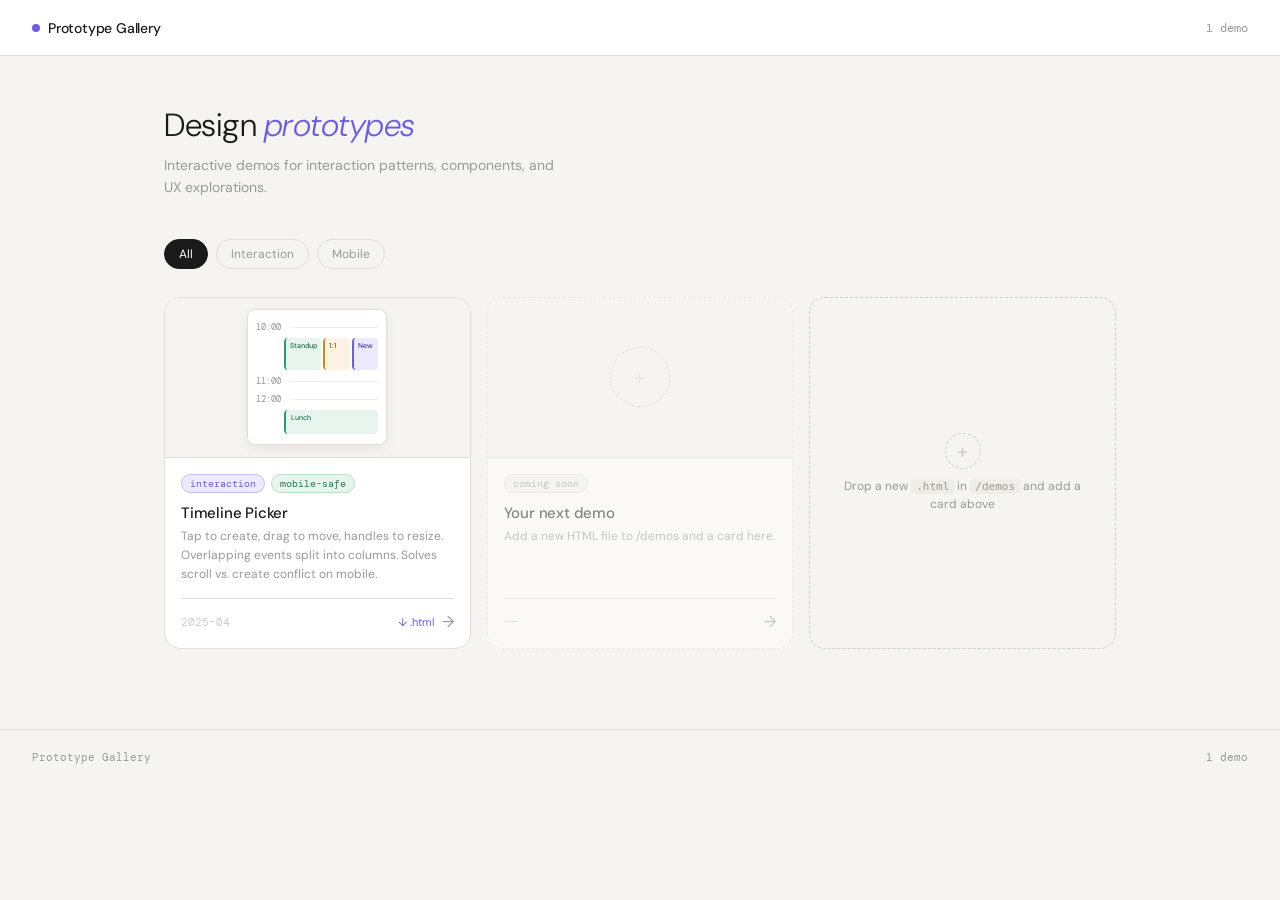
==== index.html @ 63451a2b "Update index.html" ====
<!DOCTYPE html>
<html lang="en">
<head>
<meta charset="UTF-8">
<meta name="viewport" content="width=device-width, initial-scale=1.0">
<title>Prototype Gallery</title>
<link rel="preconnect" href="https://fonts.googleapis.com">
<link href="https://fonts.googleapis.com/css2?family=DM+Sans:ital,wght@0,300;0,400;0,500;1,300&family=DM+Mono:wght@400;500&display=swap" rel="stylesheet">
<style>
*, *::before, *::after { box-sizing: border-box; margin: 0; padding: 0; }
:root { --bg:#f5f4f0; --surface:#fff; --border:#e0ddd6; --text:#1a1a1a; --muted:#999; --accent:#6c5ce7; --accent-light:#eeeafd; }
body { font-family:'DM Sans',sans-serif; background:var(--bg); color:var(--text); min-height:100vh; }
.site-header { border-bottom:0.5px solid var(--border); background:var(--surface); padding:0 32px; display:flex; align-items:center; justify-content:space-between; height:56px; position:sticky; top:0; z-index:10; }
.logo { font-size:14px; font-weight:500; letter-spacing:-0.2px; display:flex; align-items:center; gap:8px; }
.logo-dot { width:8px; height:8px; border-radius:50%; background:var(--accent); }
.header-meta { font-size:12px; color:var(--muted); font-family:'DM Mono',monospace; }
.page { max-width:1000px; margin:0 auto; padding:48px 24px 80px; }
.page-header { margin-bottom:40px; }
.page-header h1 { font-size:32px; font-weight:300; letter-spacing:-0.5px; margin-bottom:8px; }
.page-header h1 em { font-style:italic; color:var(--accent); }
.page-header p { font-size:14px; color:var(--muted); max-width:400px; line-height:1.6; }
.filter-bar { display:flex; gap:8px; margin-bottom:28px; flex-wrap:wrap; }
.filter-btn { padding:6px 14px; border:0.5px solid var(--border); border-radius:20px; background:transparent; font-size:12px; font-family:inherit; color:var(--muted); cursor:pointer; transition:all .15s; }
.filter-btn:hover { border-color:#bbb; color:var(--text); }
.filter-btn.active { background:var(--text); color:#fff; border-color:var(--text); }
.grid { display:grid; grid-template-columns:repeat(auto-fill,minmax(280px,1fr)); gap:16px; }
.demo-card { background:var(--surface); border:0.5px solid var(--border); border-radius:16px; overflow:hidden; text-decoration:none; color:inherit; display:flex; flex-direction:column; transition:border-color .15s,transform .15s,box-shadow .15s; }
.demo-card:hover { border-color:#c8c5be; transform:translateY(-2px); box-shadow:0 8px 24px rgba(0,0,0,0.06); }
.card-preview { height:160px; overflow:hidden; position:relative; background:var(--bg); border-bottom:0.5px solid var(--border); display:flex; align-items:center; justify-content:center; }
.preview-timeline { width:140px; background:#fff; border-radius:8px; border:0.5px solid var(--border); padding:8px 0; box-shadow:0 4px 12px rgba(0,0,0,0.06); }
.preview-row { display:flex; align-items:center; padding:0 8px; gap:6px; height:18px; }
.preview-time { width:28px; font-size:9px; color:var(--muted); font-family:'DM Mono',monospace; flex-shrink:0; }
.preview-line { flex:1; height:0.5px; background:#eee; }
.preview-event { position:relative; margin:2px 8px 2px 36px; border-radius:4px; padding:3px 5px; }
.preview-event-text { font-size:7px; font-weight:500; }
.preview-cols { display:flex; gap:2px; margin:2px 8px 2px 36px; }
.preview-cols > div { flex:1; border-radius:4px; padding:3px 4px; }
.card-body { padding:16px; flex:1; display:flex; flex-direction:column; }
.card-tags { display:flex; gap:6px; margin-bottom:10px; flex-wrap:wrap; }
.tag { font-size:10px; padding:2px 8px; border-radius:20px; background:var(--bg); color:var(--muted); border:0.5px solid var(--border); font-family:'DM Mono',monospace; }
.tag.interaction { background:var(--accent-light); color:var(--accent); border-color:#c5bcf5; }
.tag.mobile { background:#e8f5ee; color:#2d7a50; border-color:#b8dfc8; }
.card-title { font-size:15px; font-weight:500; letter-spacing:-0.2px; margin-bottom:4px; }
.card-desc { font-size:12px; color:var(--muted); line-height:1.6; flex:1; }
.card-footer { margin-top:14px; padding-top:12px; border-top:0.5px solid var(--border); display:flex; align-items:center; justify-content:space-between; }
.card-date { font-size:11px; color:#ccc; font-family:'DM Mono',monospace; }
.card-arrow { font-size:16px; color:var(--muted); transition:transform .15s,color .15s; }
.demo-card:hover .card-arrow { transform:translateX(3px); color:var(--accent); }
.demo-card.coming-soon { opacity:0.5; pointer-events:none; border-style:dashed; }
.add-card { border:0.5px dashed #d0cdc6; border-radius:16px; display:flex; flex-direction:column; align-items:center; justify-content:center; gap:8px; padding:40px 20px; color:var(--muted); min-height:220px; }
.add-icon { width:36px; height:36px; border-radius:50%; border:0.5px dashed #ccc; display:flex; align-items:center; justify-content:center; font-size:20px; color:#ccc; }
.add-text { font-size:12px; text-align:center; line-height:1.5; }
footer { border-top:0.5px solid var(--border); padding:20px 32px; display:flex; align-items:center; justify-content:space-between; font-size:11px; color:var(--muted); font-family:'DM Mono',monospace; }
</style>
</head>
<body>
<header class="site-header">
  <div class="logo"><div class="logo-dot"></div>Prototype Gallery</div>
  <div class="header-meta" id="demo-count">1 demo</div>
</header>
<main class="page">
  <div class="page-header">
    <h1>Design <em>prototypes</em></h1>
    <p>Interactive demos for interaction patterns, components, and UX explorations.</p>
  </div>
  <div class="filter-bar">
    <button class="filter-btn active" onclick="filterCards('all',this)">All</button>
    <button class="filter-btn" onclick="filterCards('interaction',this)">Interaction</button>
    <button class="filter-btn" onclick="filterCards('mobile',this)">Mobile</button>
  </div>
  <div class="grid" id="grid">
    <a class="demo-card" href="demos/timeline.html" data-tags="interaction mobile">
      <div class="card-preview">
        <div class="preview-timeline">
          <div class="preview-row"><span class="preview-time">10:00</span><div class="preview-line"></div></div>
          <div class="preview-cols">
            <div style="background:#e8f5ee;border-left:2px solid #2d9e6b;height:32px"><div class="preview-event-text" style="color:#1a6b45">Standup</div></div>
            <div style="background:#FEF3E2;border-left:2px solid #D4881F;height:32px"><div class="preview-event-text" style="color:#7A4D0E">1:1</div></div>
            <div style="background:#eeeafd;border-left:2px solid #6c5ce7;height:32px"><div class="preview-event-text" style="color:#3d2fa0">New</div></div>
          </div>
          <div class="preview-row"><span class="preview-time">11:00</span><div class="preview-line"></div></div>
          <div class="preview-row"><span class="preview-time">12:00</span><div class="preview-line"></div></div>
          <div class="preview-event" style="background:#e8f5ee;border-left:2px solid #2d9e6b;height:24px">
            <div class="preview-event-text" style="color:#1a6b45">Lunch</div>
          </div>
        </div>
      </div>
      <div class="card-body">
        <div class="card-tags">
          <span class="tag interaction">interaction</span>
          <span class="tag mobile">mobile-safe</span>
        </div>
        <div class="card-title">Timeline Picker</div>
        <div class="card-desc">Tap to create, drag to move, handles to resize. Overlapping events split into columns. Solves scroll vs. create conflict on mobile.</div>
        <div class="card-footer">
          <span class="card-date">2025-04</span>
          <span style="display:flex;align-items:center;gap:8px">
            <span onclick="event.preventDefault();event.stopPropagation();const a=document.createElement('a');a.href='demos/timeline.html';a.download='timeline-picker.html';document.body.appendChild(a);a.click();a.remove();" style="font-size:11px;color:#6c5ce7;cursor:pointer">↓ .html</span>
            <span class="card-arrow">→</span>
          </span>
        </div>
      </div>
    </a>
    <div class="demo-card coming-soon" data-tags="interaction">
      <div class="card-preview" style="display:flex;align-items:center;justify-content:center">
        <div style="width:60px;height:60px;border-radius:50%;border:0.5px dashed #ccc;display:flex;align-items:center;justify-content:center;font-size:20px;color:#ddd">+</div>
      </div>
      <div class="card-body">
        <div class="card-tags"><span class="tag">coming soon</span></div>
        <div class="card-title">Your next demo</div>
        <div class="card-desc">Add a new HTML file to /demos and a card here.</div>
        <div class="card-footer"><span class="card-date">——</span><span class="card-arrow">→</span></div>
      </div>
    </div>
    <div class="add-card">
      <div class="add-icon">+</div>
      <div class="add-text">Drop a new <code style="font-size:11px;background:#f0ede6;padding:1px 5px;border-radius:3px">.html</code> in <code style="font-size:11px;background:#f0ede6;padding:1px 5px;border-radius:3px">/demos</code> and add a card above</div>
    </div>
  </div>
</main>
<footer><span>Prototype Gallery</span><span id="footer-count">1 demo</span></footer>
<script>
function filterCards(tag,btn){document.querySelectorAll('.filter-btn').forEach(b=>b.classList.remove('active'));btn.classList.add('active');document.querySelectorAll('.demo-card[data-tags]').forEach(c=>{c.style.display=tag==='all'||c.dataset.tags.includes(tag)?'':'none'});}
const n=document.querySelectorAll('.demo-card:not(.coming-soon)').length;const l=n===1?'1 demo':n+' demos';document.getElementById('demo-count').textContent=l;document.getElementById('footer-count').textContent=l;
</script>
</body>
</html>
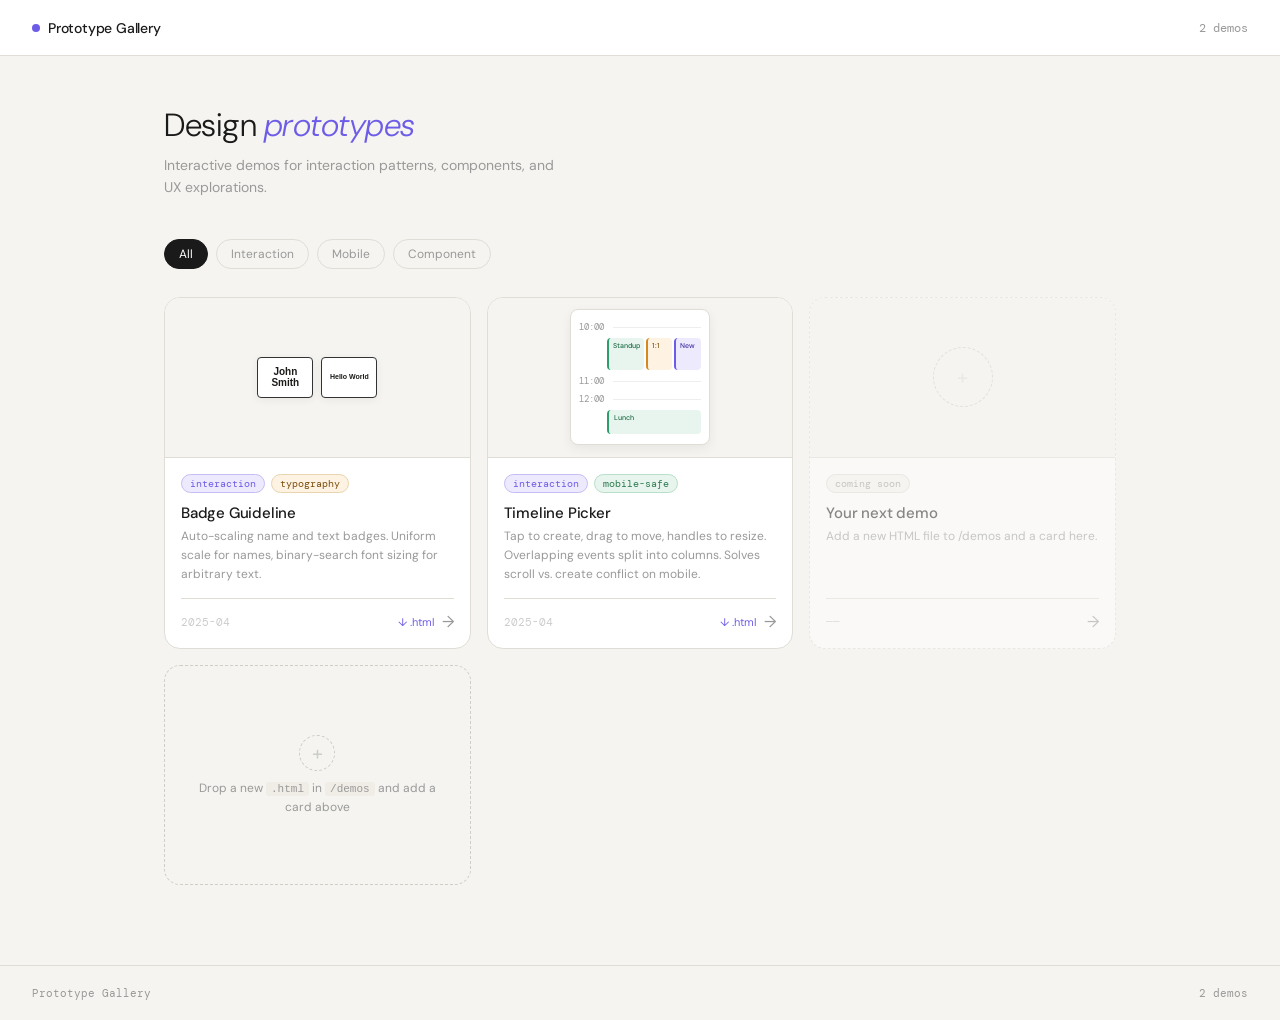
==== commit 698fc9b8: "update" ====
--- a/index.html
+++ b/index.html
@@ -67,8 +67,40 @@
     <button class="filter-btn active" onclick="filterCards('all',this)">All</button>
     <button class="filter-btn" onclick="filterCards('interaction',this)">Interaction</button>
     <button class="filter-btn" onclick="filterCards('mobile',this)">Mobile</button>
+    <button class="filter-btn" onclick="filterCards('component',this)">Component</button>
   </div>
   <div class="grid" id="grid">
+
+    <!-- Demo 1: Badge Guideline -->
+    <a class="demo-card" href="demos/badge.html" data-tags="interaction component">
+      <div class="card-preview">
+        <div style="display:flex;gap:8px;align-items:center">
+          <div style="width:56px;height:41px;border:1.5px solid #333;border-radius:4px;background:#fff;display:flex;align-items:center;justify-content:center;box-shadow:0 2px 8px rgba(0,0,0,0.06)">
+            <span style="font-family:'Inter',sans-serif;font-weight:700;font-size:10px;color:#1a1a18;line-height:1.1;text-align:center">John<br>Smith</span>
+          </div>
+          <div style="width:56px;height:41px;border:1.5px solid #333;border-radius:4px;background:#fff;display:flex;align-items:center;justify-content:center;box-shadow:0 2px 8px rgba(0,0,0,0.06)">
+            <span style="font-family:'Inter',sans-serif;font-weight:700;font-size:7px;color:#1a1a18;line-height:1.2;text-align:center;padding:2px">Hello World</span>
+          </div>
+        </div>
+      </div>
+      <div class="card-body">
+        <div class="card-tags">
+          <span class="tag interaction">interaction</span>
+          <span class="tag" style="background:#fef3e2;color:#7a4d0e;border-color:#e8d5b0">typography</span>
+        </div>
+        <div class="card-title">Badge Guideline</div>
+        <div class="card-desc">Auto-scaling name and text badges. Uniform scale for names, binary-search font sizing for arbitrary text.</div>
+        <div class="card-footer">
+          <span class="card-date">2025-04</span>
+          <span style="display:flex;align-items:center;gap:8px">
+            <span onclick="event.preventDefault();event.stopPropagation();const a=document.createElement('a');a.href='demos/badge.html';a.download='badge-guideline.html';document.body.appendChild(a);a.click();a.remove();" style="font-size:11px;color:#6c5ce7;cursor:pointer">↓ .html</span>
+            <span class="card-arrow">→</span>
+          </span>
+        </div>
+      </div>
+    </a>
+
+    <!-- Demo 2: Timeline Picker -->
     <a class="demo-card" href="demos/timeline.html" data-tags="interaction mobile">
       <div class="card-preview">
         <div class="preview-timeline">
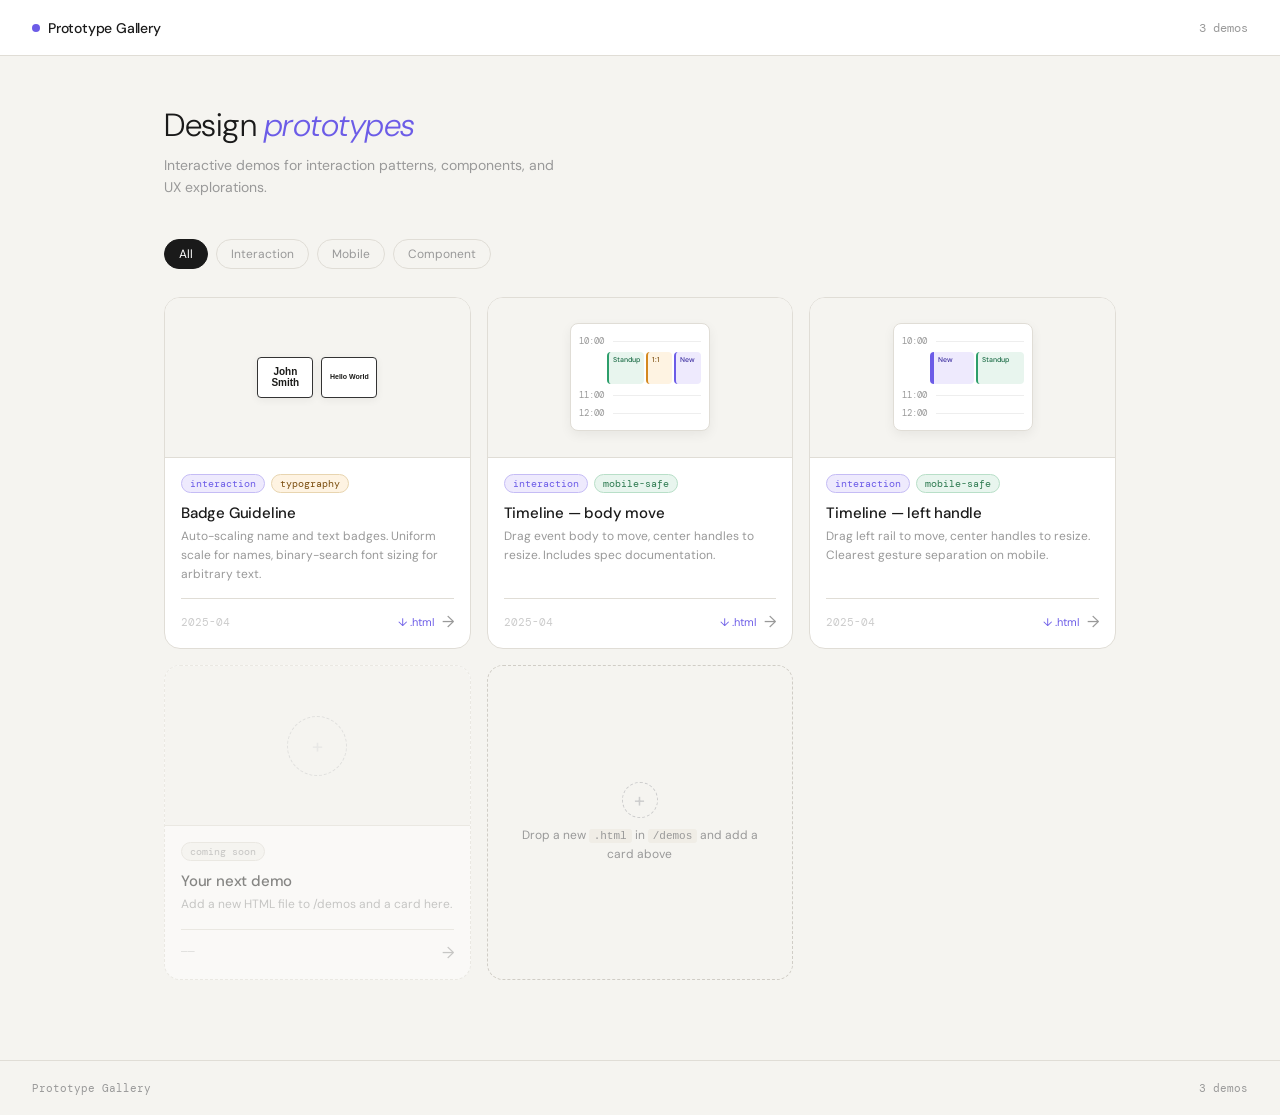
==== commit 6faaf631: "up" ====
--- a/index.html
+++ b/index.html
@@ -100,8 +100,8 @@
       </div>
     </a>
 
-    <!-- Demo 2: Timeline Picker -->
-    <a class="demo-card" href="demos/timeline.html" data-tags="interaction mobile">
+    <!-- Demo 2: Timeline — Body Move -->
+    <a class="demo-card" href="demos/timeline-body-move.html" data-tags="interaction mobile">
       <div class="card-preview">
         <div class="preview-timeline">
           <div class="preview-row"><span class="preview-time">10:00</span><div class="preview-line"></div></div>
@@ -112,9 +112,6 @@
           </div>
           <div class="preview-row"><span class="preview-time">11:00</span><div class="preview-line"></div></div>
           <div class="preview-row"><span class="preview-time">12:00</span><div class="preview-line"></div></div>
-          <div class="preview-event" style="background:#e8f5ee;border-left:2px solid #2d9e6b;height:24px">
-            <div class="preview-event-text" style="color:#1a6b45">Lunch</div>
-          </div>
         </div>
       </div>
       <div class="card-body">
@@ -122,12 +119,45 @@
           <span class="tag interaction">interaction</span>
           <span class="tag mobile">mobile-safe</span>
         </div>
-        <div class="card-title">Timeline Picker</div>
-        <div class="card-desc">Tap to create, drag to move, handles to resize. Overlapping events split into columns. Solves scroll vs. create conflict on mobile.</div>
+        <div class="card-title">Timeline — body move</div>
+        <div class="card-desc">Drag event body to move, center handles to resize. Includes spec documentation.</div>
         <div class="card-footer">
           <span class="card-date">2025-04</span>
           <span style="display:flex;align-items:center;gap:8px">
-            <span onclick="event.preventDefault();event.stopPropagation();const a=document.createElement('a');a.href='demos/timeline.html';a.download='timeline-picker.html';document.body.appendChild(a);a.click();a.remove();" style="font-size:11px;color:#6c5ce7;cursor:pointer">↓ .html</span>
+            <span onclick="event.preventDefault();event.stopPropagation();var a=document.createElement('a');a.href='demos/timeline-body-move.html';a.download='timeline-body-move.html';document.body.appendChild(a);a.click();a.remove();" style="font-size:11px;color:#6c5ce7;cursor:pointer">↓ .html</span>
+            <span class="card-arrow">→</span>
+          </span>
+        </div>
+      </div>
+    </a>
+
+    <!-- Demo 3: Timeline — Left Handle -->
+    <a class="demo-card" href="demos/timeline-left-handle.html" data-tags="interaction mobile">
+      <div class="card-preview">
+        <div class="preview-timeline">
+          <div class="preview-row"><span class="preview-time">10:00</span><div class="preview-line"></div></div>
+          <div style="display:flex;gap:2px;margin:2px 8px 2px 36px;">
+            <div style="display:flex;">
+              <div style="width:4px;height:32px;background:#6c5ce7;border-radius:4px 0 0 4px"></div>
+              <div style="background:#eeeafd;height:32px;flex:1;border-radius:0 4px 4px 0;padding:3px 4px;min-width:40px"><div class="preview-event-text" style="color:#3d2fa0">New</div></div>
+            </div>
+            <div style="background:#e8f5ee;border-left:2px solid #2d9e6b;height:32px;flex:1;border-radius:4px;padding:3px 4px"><div class="preview-event-text" style="color:#1a6b45">Standup</div></div>
+          </div>
+          <div class="preview-row"><span class="preview-time">11:00</span><div class="preview-line"></div></div>
+          <div class="preview-row"><span class="preview-time">12:00</span><div class="preview-line"></div></div>
+        </div>
+      </div>
+      <div class="card-body">
+        <div class="card-tags">
+          <span class="tag interaction">interaction</span>
+          <span class="tag mobile">mobile-safe</span>
+        </div>
+        <div class="card-title">Timeline — left handle</div>
+        <div class="card-desc">Drag left rail to move, center handles to resize. Clearest gesture separation on mobile.</div>
+        <div class="card-footer">
+          <span class="card-date">2025-04</span>
+          <span style="display:flex;align-items:center;gap:8px">
+            <span onclick="event.preventDefault();event.stopPropagation();var a=document.createElement('a');a.href='demos/timeline-left-handle.html';a.download='timeline-left-handle.html';document.body.appendChild(a);a.click();a.remove();" style="font-size:11px;color:#6c5ce7;cursor:pointer">↓ .html</span>
             <span class="card-arrow">→</span>
           </span>
         </div>
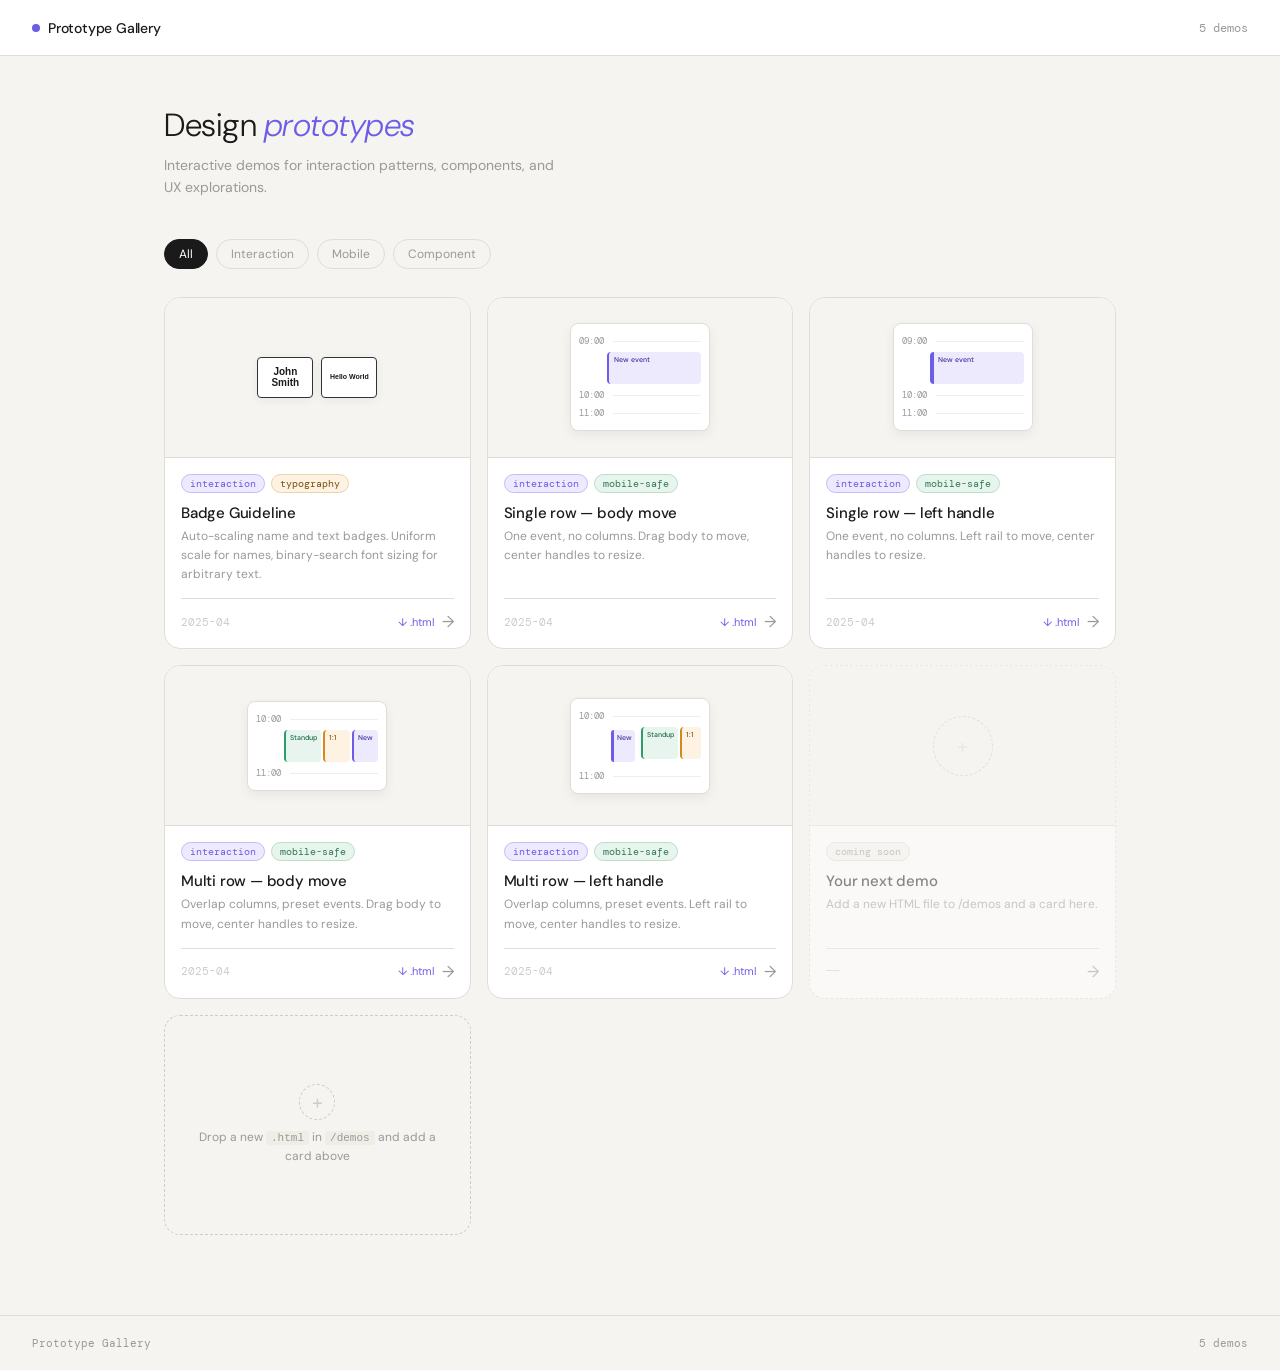
==== commit d498ac09: "up" ====
--- a/index.html
+++ b/index.html
@@ -100,8 +100,44 @@
       </div>
     </a>
 
-    <!-- Demo 2: Timeline — Body Move -->
-    <a class="demo-card" href="demos/timeline-body-move.html" data-tags="interaction mobile">
+    <!-- Demo 2: Single Row, Body Move -->
+    <a class="demo-card" href="demos/timeline-single-body-move.html" data-tags="interaction mobile">
+      <div class="card-preview">
+        <div class="preview-timeline">
+          <div class="preview-row"><span class="preview-time">09:00</span><div class="preview-line"></div></div>
+          <div class="preview-event" style="background:#eeeafd;border-left:2px solid #6c5ce7;height:32px"><div class="preview-event-text" style="color:#3d2fa0">New event</div></div>
+          <div class="preview-row"><span class="preview-time">10:00</span><div class="preview-line"></div></div>
+          <div class="preview-row"><span class="preview-time">11:00</span><div class="preview-line"></div></div>
+        </div>
+      </div>
+      <div class="card-body">
+        <div class="card-tags"><span class="tag interaction">interaction</span><span class="tag mobile">mobile-safe</span></div>
+        <div class="card-title">Single row — body move</div>
+        <div class="card-desc">One event, no columns. Drag body to move, center handles to resize.</div>
+        <div class="card-footer"><span class="card-date">2025-04</span><span style="display:flex;align-items:center;gap:8px"><span onclick="event.preventDefault();event.stopPropagation();var a=document.createElement('a');a.href='demos/timeline-single-body-move.html';a.download='timeline-single-body-move.html';document.body.appendChild(a);a.click();a.remove();" style="font-size:11px;color:#6c5ce7;cursor:pointer">↓ .html</span><span class="card-arrow">→</span></span></div>
+      </div>
+    </a>
+
+    <!-- Demo 3: Single Row, Left Handle -->
+    <a class="demo-card" href="demos/timeline-single-left-handle.html" data-tags="interaction mobile">
+      <div class="card-preview">
+        <div class="preview-timeline">
+          <div class="preview-row"><span class="preview-time">09:00</span><div class="preview-line"></div></div>
+          <div style="margin:2px 8px 2px 36px;display:flex"><div style="width:4px;height:32px;background:#6c5ce7;border-radius:4px 0 0 4px"></div><div style="background:#eeeafd;height:32px;flex:1;border-radius:0 4px 4px 0;padding:3px 4px"><div class="preview-event-text" style="color:#3d2fa0">New event</div></div></div>
+          <div class="preview-row"><span class="preview-time">10:00</span><div class="preview-line"></div></div>
+          <div class="preview-row"><span class="preview-time">11:00</span><div class="preview-line"></div></div>
+        </div>
+      </div>
+      <div class="card-body">
+        <div class="card-tags"><span class="tag interaction">interaction</span><span class="tag mobile">mobile-safe</span></div>
+        <div class="card-title">Single row — left handle</div>
+        <div class="card-desc">One event, no columns. Left rail to move, center handles to resize.</div>
+        <div class="card-footer"><span class="card-date">2025-04</span><span style="display:flex;align-items:center;gap:8px"><span onclick="event.preventDefault();event.stopPropagation();var a=document.createElement('a');a.href='demos/timeline-single-left-handle.html';a.download='timeline-single-left-handle.html';document.body.appendChild(a);a.click();a.remove();" style="font-size:11px;color:#6c5ce7;cursor:pointer">↓ .html</span><span class="card-arrow">→</span></span></div>
+      </div>
+    </a>
+
+    <!-- Demo 4: Multi Row, Body Move -->
+    <a class="demo-card" href="demos/timeline-multi-body-move.html" data-tags="interaction mobile">
       <div class="card-preview">
         <div class="preview-timeline">
           <div class="preview-row"><span class="preview-time">10:00</span><div class="preview-line"></div></div>
@@ -111,56 +147,34 @@
             <div style="background:#eeeafd;border-left:2px solid #6c5ce7;height:32px"><div class="preview-event-text" style="color:#3d2fa0">New</div></div>
           </div>
           <div class="preview-row"><span class="preview-time">11:00</span><div class="preview-line"></div></div>
-          <div class="preview-row"><span class="preview-time">12:00</span><div class="preview-line"></div></div>
-        </div>
-      </div>
-      <div class="card-body">
-        <div class="card-tags">
-          <span class="tag interaction">interaction</span>
-          <span class="tag mobile">mobile-safe</span>
-        </div>
-        <div class="card-title">Timeline — body move</div>
-        <div class="card-desc">Drag event body to move, center handles to resize. Includes spec documentation.</div>
-        <div class="card-footer">
-          <span class="card-date">2025-04</span>
-          <span style="display:flex;align-items:center;gap:8px">
-            <span onclick="event.preventDefault();event.stopPropagation();var a=document.createElement('a');a.href='demos/timeline-body-move.html';a.download='timeline-body-move.html';document.body.appendChild(a);a.click();a.remove();" style="font-size:11px;color:#6c5ce7;cursor:pointer">↓ .html</span>
-            <span class="card-arrow">→</span>
-          </span>
-        </div>
-      </div>
-    </a>
-
-    <!-- Demo 3: Timeline — Left Handle -->
-    <a class="demo-card" href="demos/timeline-left-handle.html" data-tags="interaction mobile">
-      <div class="card-preview">
-        <div class="preview-timeline">
-          <div class="preview-row"><span class="preview-time">10:00</span><div class="preview-line"></div></div>
-          <div style="display:flex;gap:2px;margin:2px 8px 2px 36px;">
-            <div style="display:flex;">
-              <div style="width:4px;height:32px;background:#6c5ce7;border-radius:4px 0 0 4px"></div>
-              <div style="background:#eeeafd;height:32px;flex:1;border-radius:0 4px 4px 0;padding:3px 4px;min-width:40px"><div class="preview-event-text" style="color:#3d2fa0">New</div></div>
-            </div>
-            <div style="background:#e8f5ee;border-left:2px solid #2d9e6b;height:32px;flex:1;border-radius:4px;padding:3px 4px"><div class="preview-event-text" style="color:#1a6b45">Standup</div></div>
-          </div>
-          <div class="preview-row"><span class="preview-time">11:00</span><div class="preview-line"></div></div>
-          <div class="preview-row"><span class="preview-time">12:00</span><div class="preview-line"></div></div>
-        </div>
-      </div>
-      <div class="card-body">
-        <div class="card-tags">
-          <span class="tag interaction">interaction</span>
-          <span class="tag mobile">mobile-safe</span>
-        </div>
-        <div class="card-title">Timeline — left handle</div>
-        <div class="card-desc">Drag left rail to move, center handles to resize. Clearest gesture separation on mobile.</div>
-        <div class="card-footer">
-          <span class="card-date">2025-04</span>
-          <span style="display:flex;align-items:center;gap:8px">
-            <span onclick="event.preventDefault();event.stopPropagation();var a=document.createElement('a');a.href='demos/timeline-left-handle.html';a.download='timeline-left-handle.html';document.body.appendChild(a);a.click();a.remove();" style="font-size:11px;color:#6c5ce7;cursor:pointer">↓ .html</span>
-            <span class="card-arrow">→</span>
-          </span>
-        </div>
+        </div>
+      </div>
+      <div class="card-body">
+        <div class="card-tags"><span class="tag interaction">interaction</span><span class="tag mobile">mobile-safe</span></div>
+        <div class="card-title">Multi row — body move</div>
+        <div class="card-desc">Overlap columns, preset events. Drag body to move, center handles to resize.</div>
+        <div class="card-footer"><span class="card-date">2025-04</span><span style="display:flex;align-items:center;gap:8px"><span onclick="event.preventDefault();event.stopPropagation();var a=document.createElement('a');a.href='demos/timeline-multi-body-move.html';a.download='timeline-multi-body-move.html';document.body.appendChild(a);a.click();a.remove();" style="font-size:11px;color:#6c5ce7;cursor:pointer">↓ .html</span><span class="card-arrow">→</span></span></div>
+      </div>
+    </a>
+
+    <!-- Demo 5: Multi Row, Left Handle -->
+    <a class="demo-card" href="demos/timeline-multi-left-handle.html" data-tags="interaction mobile">
+      <div class="card-preview">
+        <div class="preview-timeline">
+          <div class="preview-row"><span class="preview-time">10:00</span><div class="preview-line"></div></div>
+          <div class="preview-cols">
+            <div style="display:flex"><div style="width:3px;background:#6c5ce7;border-radius:3px 0 0 3px"></div><div style="background:#eeeafd;flex:1;height:32px;border-radius:0 4px 4px 0;padding:3px 3px"><div class="preview-event-text" style="color:#3d2fa0">New</div></div></div>
+            <div style="background:#e8f5ee;border-left:2px solid #2d9e6b;height:32px"><div class="preview-event-text" style="color:#1a6b45">Standup</div></div>
+            <div style="background:#FEF3E2;border-left:2px solid #D4881F;height:32px"><div class="preview-event-text" style="color:#7A4D0E">1:1</div></div>
+          </div>
+          <div class="preview-row"><span class="preview-time">11:00</span><div class="preview-line"></div></div>
+        </div>
+      </div>
+      <div class="card-body">
+        <div class="card-tags"><span class="tag interaction">interaction</span><span class="tag mobile">mobile-safe</span></div>
+        <div class="card-title">Multi row — left handle</div>
+        <div class="card-desc">Overlap columns, preset events. Left rail to move, center handles to resize.</div>
+        <div class="card-footer"><span class="card-date">2025-04</span><span style="display:flex;align-items:center;gap:8px"><span onclick="event.preventDefault();event.stopPropagation();var a=document.createElement('a');a.href='demos/timeline-multi-left-handle.html';a.download='timeline-multi-left-handle.html';document.body.appendChild(a);a.click();a.remove();" style="font-size:11px;color:#6c5ce7;cursor:pointer">↓ .html</span><span class="card-arrow">→</span></span></div>
       </div>
     </a>
     <div class="demo-card coming-soon" data-tags="interaction">
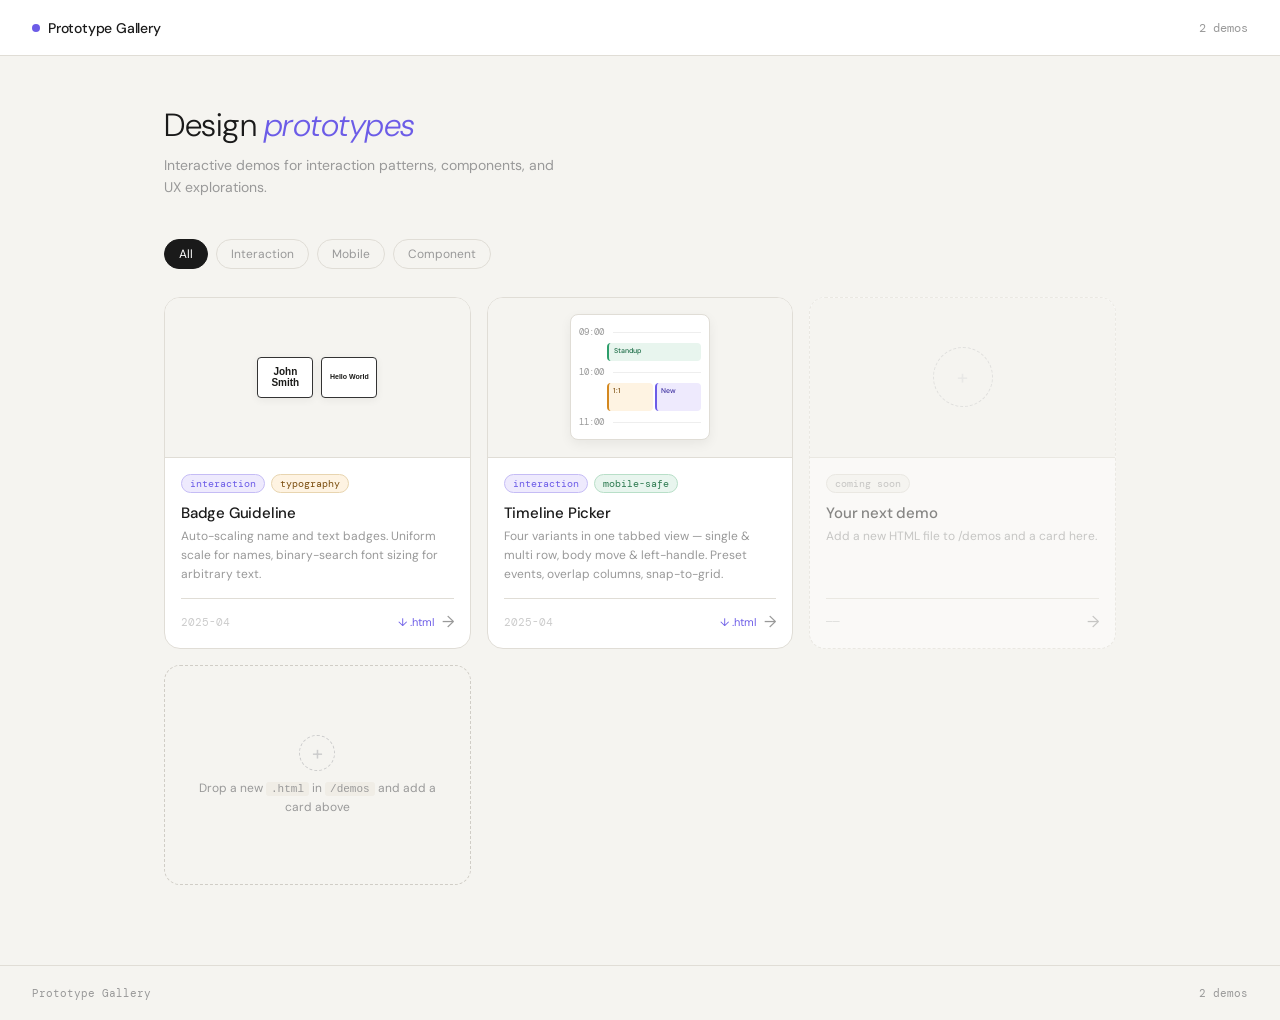
==== commit 5de6d29f: "update" ====
--- a/index.html
+++ b/index.html
@@ -100,81 +100,25 @@
       </div>
     </a>
 
-    <!-- Demo 2: Single Row, Body Move -->
-    <a class="demo-card" href="demos/timeline-single-body-move.html" data-tags="interaction mobile">
+    <!-- Timeline Picker (all 4 variants combined) -->
+    <a class="demo-card" href="demos/timeline.html" data-tags="interaction mobile">
       <div class="card-preview">
         <div class="preview-timeline">
           <div class="preview-row"><span class="preview-time">09:00</span><div class="preview-line"></div></div>
-          <div class="preview-event" style="background:#eeeafd;border-left:2px solid #6c5ce7;height:32px"><div class="preview-event-text" style="color:#3d2fa0">New event</div></div>
-          <div class="preview-row"><span class="preview-time">10:00</span><div class="preview-line"></div></div>
-          <div class="preview-row"><span class="preview-time">11:00</span><div class="preview-line"></div></div>
-        </div>
-      </div>
-      <div class="card-body">
-        <div class="card-tags"><span class="tag interaction">interaction</span><span class="tag mobile">mobile-safe</span></div>
-        <div class="card-title">Single row — body move</div>
-        <div class="card-desc">One event, no columns. Drag body to move, center handles to resize.</div>
-        <div class="card-footer"><span class="card-date">2025-04</span><span style="display:flex;align-items:center;gap:8px"><span onclick="event.preventDefault();event.stopPropagation();var a=document.createElement('a');a.href='demos/timeline-single-body-move.html';a.download='timeline-single-body-move.html';document.body.appendChild(a);a.click();a.remove();" style="font-size:11px;color:#6c5ce7;cursor:pointer">↓ .html</span><span class="card-arrow">→</span></span></div>
-      </div>
-    </a>
-
-    <!-- Demo 3: Single Row, Left Handle -->
-    <a class="demo-card" href="demos/timeline-single-left-handle.html" data-tags="interaction mobile">
-      <div class="card-preview">
-        <div class="preview-timeline">
-          <div class="preview-row"><span class="preview-time">09:00</span><div class="preview-line"></div></div>
-          <div style="margin:2px 8px 2px 36px;display:flex"><div style="width:4px;height:32px;background:#6c5ce7;border-radius:4px 0 0 4px"></div><div style="background:#eeeafd;height:32px;flex:1;border-radius:0 4px 4px 0;padding:3px 4px"><div class="preview-event-text" style="color:#3d2fa0">New event</div></div></div>
-          <div class="preview-row"><span class="preview-time">10:00</span><div class="preview-line"></div></div>
-          <div class="preview-row"><span class="preview-time">11:00</span><div class="preview-line"></div></div>
-        </div>
-      </div>
-      <div class="card-body">
-        <div class="card-tags"><span class="tag interaction">interaction</span><span class="tag mobile">mobile-safe</span></div>
-        <div class="card-title">Single row — left handle</div>
-        <div class="card-desc">One event, no columns. Left rail to move, center handles to resize.</div>
-        <div class="card-footer"><span class="card-date">2025-04</span><span style="display:flex;align-items:center;gap:8px"><span onclick="event.preventDefault();event.stopPropagation();var a=document.createElement('a');a.href='demos/timeline-single-left-handle.html';a.download='timeline-single-left-handle.html';document.body.appendChild(a);a.click();a.remove();" style="font-size:11px;color:#6c5ce7;cursor:pointer">↓ .html</span><span class="card-arrow">→</span></span></div>
-      </div>
-    </a>
-
-    <!-- Demo 4: Multi Row, Body Move -->
-    <a class="demo-card" href="demos/timeline-multi-body-move.html" data-tags="interaction mobile">
-      <div class="card-preview">
-        <div class="preview-timeline">
+          <div class="preview-event" style="background:#e8f5ee;border-left:2px solid #2d9e6b;height:18px;margin-left:36px;margin-right:8px;margin-bottom:2px"><div class="preview-event-text" style="color:#1a6b45">Standup</div></div>
           <div class="preview-row"><span class="preview-time">10:00</span><div class="preview-line"></div></div>
           <div class="preview-cols">
-            <div style="background:#e8f5ee;border-left:2px solid #2d9e6b;height:32px"><div class="preview-event-text" style="color:#1a6b45">Standup</div></div>
-            <div style="background:#FEF3E2;border-left:2px solid #D4881F;height:32px"><div class="preview-event-text" style="color:#7A4D0E">1:1</div></div>
-            <div style="background:#eeeafd;border-left:2px solid #6c5ce7;height:32px"><div class="preview-event-text" style="color:#3d2fa0">New</div></div>
+            <div style="background:#FEF3E2;border-left:2px solid #D4881F;height:28px"><div class="preview-event-text" style="color:#7A4D0E">1:1</div></div>
+            <div style="background:#eeeafd;border-left:2px solid #6c5ce7;height:28px"><div class="preview-event-text" style="color:#3d2fa0">New</div></div>
           </div>
           <div class="preview-row"><span class="preview-time">11:00</span><div class="preview-line"></div></div>
         </div>
       </div>
       <div class="card-body">
         <div class="card-tags"><span class="tag interaction">interaction</span><span class="tag mobile">mobile-safe</span></div>
-        <div class="card-title">Multi row — body move</div>
-        <div class="card-desc">Overlap columns, preset events. Drag body to move, center handles to resize.</div>
-        <div class="card-footer"><span class="card-date">2025-04</span><span style="display:flex;align-items:center;gap:8px"><span onclick="event.preventDefault();event.stopPropagation();var a=document.createElement('a');a.href='demos/timeline-multi-body-move.html';a.download='timeline-multi-body-move.html';document.body.appendChild(a);a.click();a.remove();" style="font-size:11px;color:#6c5ce7;cursor:pointer">↓ .html</span><span class="card-arrow">→</span></span></div>
-      </div>
-    </a>
-
-    <!-- Demo 5: Multi Row, Left Handle -->
-    <a class="demo-card" href="demos/timeline-multi-left-handle.html" data-tags="interaction mobile">
-      <div class="card-preview">
-        <div class="preview-timeline">
-          <div class="preview-row"><span class="preview-time">10:00</span><div class="preview-line"></div></div>
-          <div class="preview-cols">
-            <div style="display:flex"><div style="width:3px;background:#6c5ce7;border-radius:3px 0 0 3px"></div><div style="background:#eeeafd;flex:1;height:32px;border-radius:0 4px 4px 0;padding:3px 3px"><div class="preview-event-text" style="color:#3d2fa0">New</div></div></div>
-            <div style="background:#e8f5ee;border-left:2px solid #2d9e6b;height:32px"><div class="preview-event-text" style="color:#1a6b45">Standup</div></div>
-            <div style="background:#FEF3E2;border-left:2px solid #D4881F;height:32px"><div class="preview-event-text" style="color:#7A4D0E">1:1</div></div>
-          </div>
-          <div class="preview-row"><span class="preview-time">11:00</span><div class="preview-line"></div></div>
-        </div>
-      </div>
-      <div class="card-body">
-        <div class="card-tags"><span class="tag interaction">interaction</span><span class="tag mobile">mobile-safe</span></div>
-        <div class="card-title">Multi row — left handle</div>
-        <div class="card-desc">Overlap columns, preset events. Left rail to move, center handles to resize.</div>
-        <div class="card-footer"><span class="card-date">2025-04</span><span style="display:flex;align-items:center;gap:8px"><span onclick="event.preventDefault();event.stopPropagation();var a=document.createElement('a');a.href='demos/timeline-multi-left-handle.html';a.download='timeline-multi-left-handle.html';document.body.appendChild(a);a.click();a.remove();" style="font-size:11px;color:#6c5ce7;cursor:pointer">↓ .html</span><span class="card-arrow">→</span></span></div>
+        <div class="card-title">Timeline Picker</div>
+        <div class="card-desc">Four variants in one tabbed view — single &amp; multi row, body move &amp; left-handle. Preset events, overlap columns, snap-to-grid.</div>
+        <div class="card-footer"><span class="card-date">2025-04</span><span style="display:flex;align-items:center;gap:8px"><span onclick="event.preventDefault();event.stopPropagation();var a=document.createElement('a');a.href='demos/timeline.html';a.download='timeline.html';document.body.appendChild(a);a.click();a.remove();" style="font-size:11px;color:#6c5ce7;cursor:pointer">↓ .html</span><span class="card-arrow">→</span></span></div>
       </div>
     </a>
     <div class="demo-card coming-soon" data-tags="interaction">
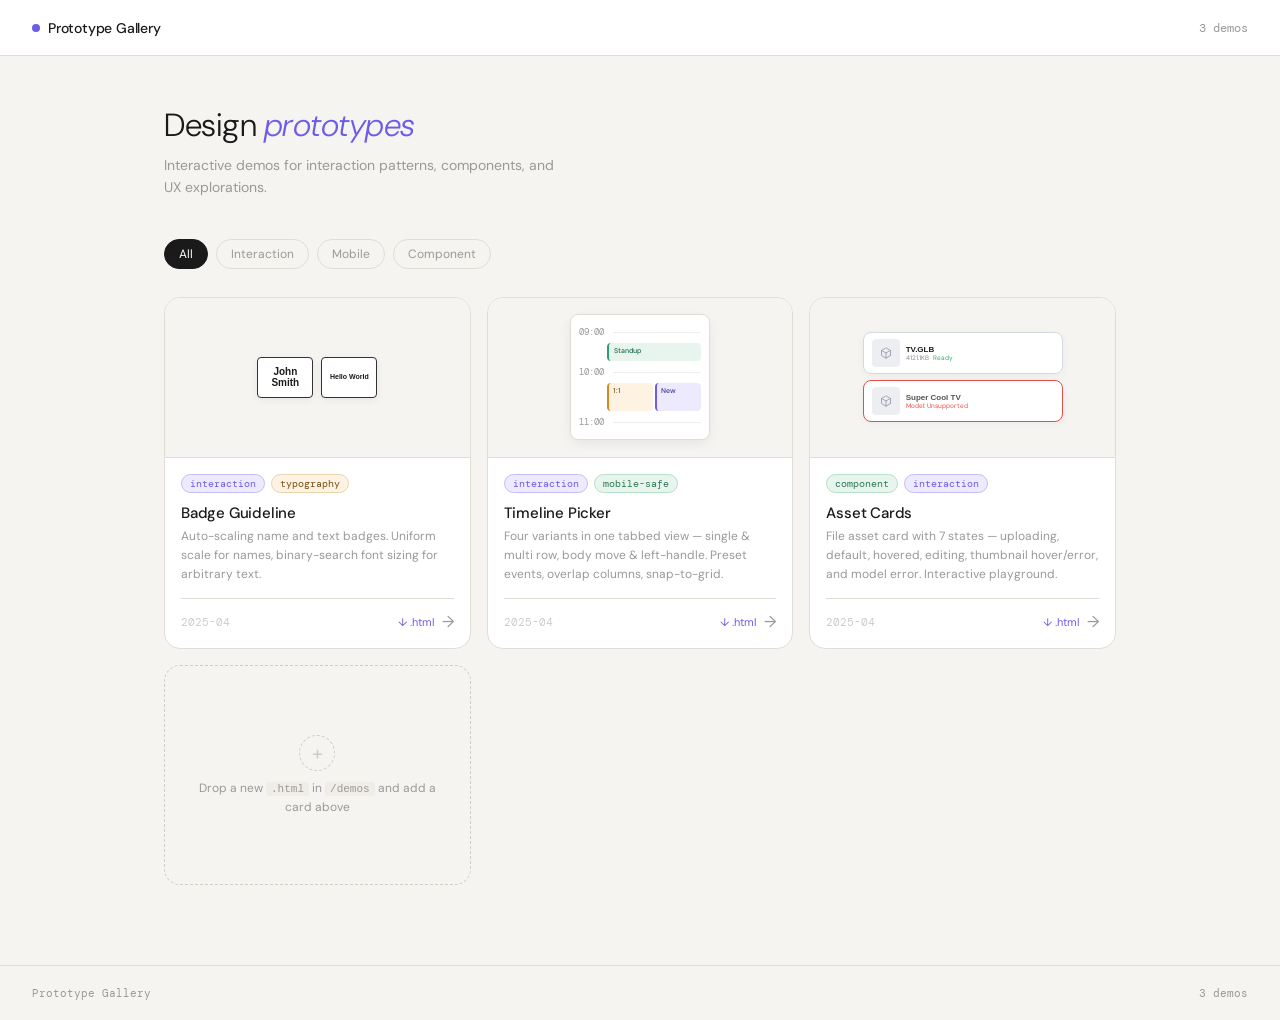
==== commit 8ccf3808: "up" ====
--- a/index.html
+++ b/index.html
@@ -121,17 +121,38 @@
         <div class="card-footer"><span class="card-date">2025-04</span><span style="display:flex;align-items:center;gap:8px"><span onclick="event.preventDefault();event.stopPropagation();var a=document.createElement('a');a.href='demos/timeline.html';a.download='timeline.html';document.body.appendChild(a);a.click();a.remove();" style="font-size:11px;color:#6c5ce7;cursor:pointer">↓ .html</span><span class="card-arrow">→</span></span></div>
       </div>
     </a>
-    <div class="demo-card coming-soon" data-tags="interaction">
-      <div class="card-preview" style="display:flex;align-items:center;justify-content:center">
-        <div style="width:60px;height:60px;border-radius:50%;border:0.5px dashed #ccc;display:flex;align-items:center;justify-content:center;font-size:20px;color:#ddd">+</div>
+    <!-- Asset Cards -->
+    <a class="demo-card" href="demos/asset-cards.html" data-tags="component interaction">
+      <div class="card-preview" style="display:flex;align-items:center;justify-content:center;padding:16px;gap:6px;flex-direction:column">
+        <div style="width:200px;background:#fff;border:0.5px solid #d4d9e1;border-radius:8px;padding:6px 8px;display:flex;align-items:center;gap:6px;box-shadow:0 2px 8px rgba(0,0,0,0.04)">
+          <div style="width:28px;height:28px;background:#edeef2;border-radius:4px;display:flex;align-items:center;justify-content:center;flex-shrink:0">
+            <svg width="12" height="12" viewBox="0 0 24 24" fill="none" stroke="#8b8fa3" stroke-width="1.5" stroke-linecap="round" stroke-linejoin="round"><path d="M21 16V8a2 2 0 0 0-1-1.73l-7-4a2 2 0 0 0-2 0l-7 4A2 2 0 0 0 3 8v8a2 2 0 0 0 1 1.73l7 4a2 2 0 0 0 2 0l7-4A2 2 0 0 0 21 16z"/><polyline points="3.27 6.96 12 12.01 20.73 6.96"/><line x1="12" y1="22.08" x2="12" y2="12"/></svg>
+          </div>
+          <div style="min-width:0"><div style="font-family:'Inter',sans-serif;font-size:8px;font-weight:700;color:#1c1c1c">TV.GLB</div><div style="font-size:6.5px;color:#888">4121.1KB&nbsp;&nbsp;<span style="color:#39a86b">Ready</span></div></div>
+        </div>
+        <div style="width:200px;background:#fff;border:0.5px solid #e24f4b;border-radius:8px;padding:6px 8px;display:flex;align-items:center;gap:6px;box-shadow:0 2px 8px rgba(0,0,0,0.04)">
+          <div style="width:28px;height:28px;background:#edeef2;border-radius:4px;display:flex;align-items:center;justify-content:center;flex-shrink:0">
+            <svg width="12" height="12" viewBox="0 0 24 24" fill="none" stroke="#8b8fa3" stroke-width="1.5" stroke-linecap="round" stroke-linejoin="round"><path d="M21 16V8a2 2 0 0 0-1-1.73l-7-4a2 2 0 0 0-2 0l-7 4A2 2 0 0 0 3 8v8a2 2 0 0 0 1 1.73l7 4a2 2 0 0 0 2 0l7-4A2 2 0 0 0 21 16z"/><polyline points="3.27 6.96 12 12.01 20.73 6.96"/><line x1="12" y1="22.08" x2="12" y2="12"/></svg>
+          </div>
+          <div style="min-width:0"><div style="font-family:'Inter',sans-serif;font-size:8px;font-weight:700;color:#535353">Super Cool TV</div><div style="font-size:6.5px;color:#e24f4b">Model: Unsupported</div></div>
+        </div>
       </div>
       <div class="card-body">
-        <div class="card-tags"><span class="tag">coming soon</span></div>
-        <div class="card-title">Your next demo</div>
-        <div class="card-desc">Add a new HTML file to /demos and a card here.</div>
-        <div class="card-footer"><span class="card-date">——</span><span class="card-arrow">→</span></div>
+        <div class="card-tags">
+          <span class="tag" style="background:#e8f5ee;color:#2d7a50;border-color:#b8dfc8">component</span>
+          <span class="tag interaction">interaction</span>
+        </div>
+        <div class="card-title">Asset Cards</div>
+        <div class="card-desc">File asset card with 7 states — uploading, default, hovered, editing, thumbnail hover/error, and model error. Interactive playground.</div>
+        <div class="card-footer">
+          <span class="card-date">2025-04</span>
+          <span style="display:flex;align-items:center;gap:8px">
+            <span onclick="event.preventDefault();event.stopPropagation();var a=document.createElement('a');a.href='demos/asset-cards.html';a.download='asset-cards.html';document.body.appendChild(a);a.click();a.remove();" style="font-size:11px;color:#6c5ce7;cursor:pointer">↓ .html</span>
+            <span class="card-arrow">→</span>
+          </span>
+        </div>
       </div>
-    </div>
+    </a>
     <div class="add-card">
       <div class="add-icon">+</div>
       <div class="add-text">Drop a new <code style="font-size:11px;background:#f0ede6;padding:1px 5px;border-radius:3px">.html</code> in <code style="font-size:11px;background:#f0ede6;padding:1px 5px;border-radius:3px">/demos</code> and add a card above</div>
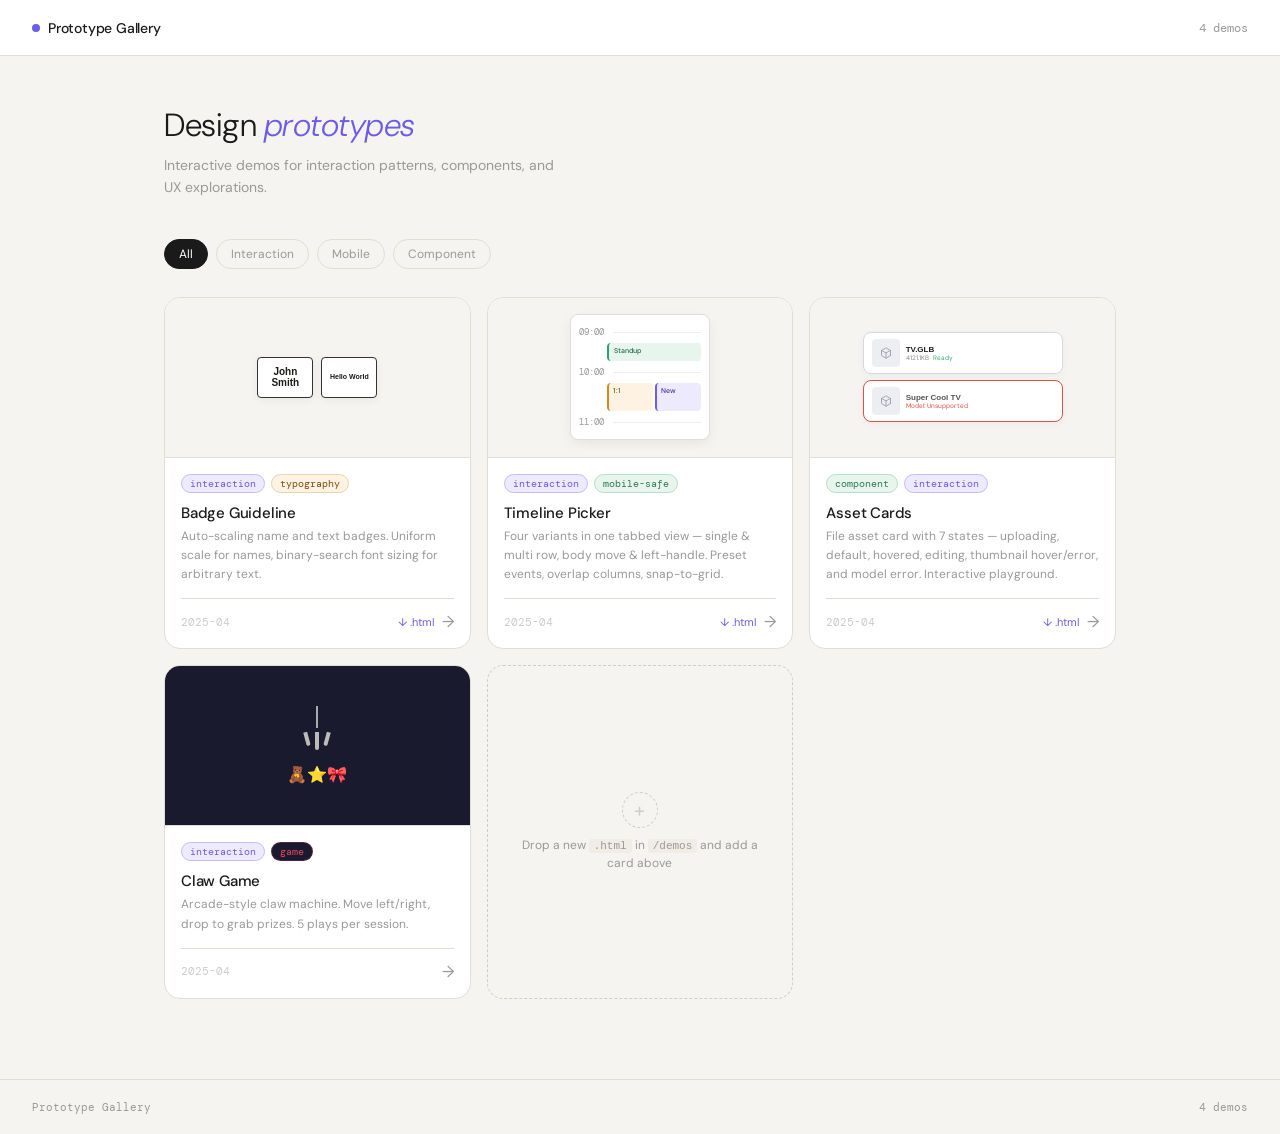
==== commit fc6adc6c: "Add claw game demo under demo/ Arcade-style claw machine at demo/claw-game.html with gallery card in" ====
--- a/index.html
+++ b/index.html
@@ -153,6 +153,27 @@
         </div>
       </div>
     </a>
+    <!-- Claw Game -->
+    <a class="demo-card" href="demo/claw-game.html" data-tags="interaction">
+      <div class="card-preview" style="background:#1a1a2e;display:flex;align-items:center;justify-content:center">
+        <div style="display:flex;flex-direction:column;align-items:center;gap:4px">
+          <div style="width:2px;height:22px;background:#aaa"></div>
+          <div style="display:flex;gap:6px">
+            <div style="width:4px;height:14px;background:#bbb;border-radius:0 0 2px 2px;transform:rotate(-15deg)"></div>
+            <div style="width:4px;height:18px;background:#bbb;border-radius:0 0 2px 2px"></div>
+            <div style="width:4px;height:14px;background:#bbb;border-radius:0 0 2px 2px;transform:rotate(15deg)"></div>
+          </div>
+          <div style="margin-top:10px;display:flex;gap:6px;font-size:16px">🧸⭐🎀</div>
+        </div>
+      </div>
+      <div class="card-body">
+        <div class="card-tags"><span class="tag interaction">interaction</span><span class="tag" style="background:#1a1a2e;color:#e94560;border-color:#e9456044">game</span></div>
+        <div class="card-title">Claw Game</div>
+        <div class="card-desc">Arcade-style claw machine. Move left/right, drop to grab prizes. 5 plays per session.</div>
+        <div class="card-footer"><span class="card-date">2025-04</span><span class="card-arrow">→</span></div>
+      </div>
+    </a>
+
     <div class="add-card">
       <div class="add-icon">+</div>
       <div class="add-text">Drop a new <code style="font-size:11px;background:#f0ede6;padding:1px 5px;border-radius:3px">.html</code> in <code style="font-size:11px;background:#f0ede6;padding:1px 5px;border-radius:3px">/demos</code> and add a card above</div>
